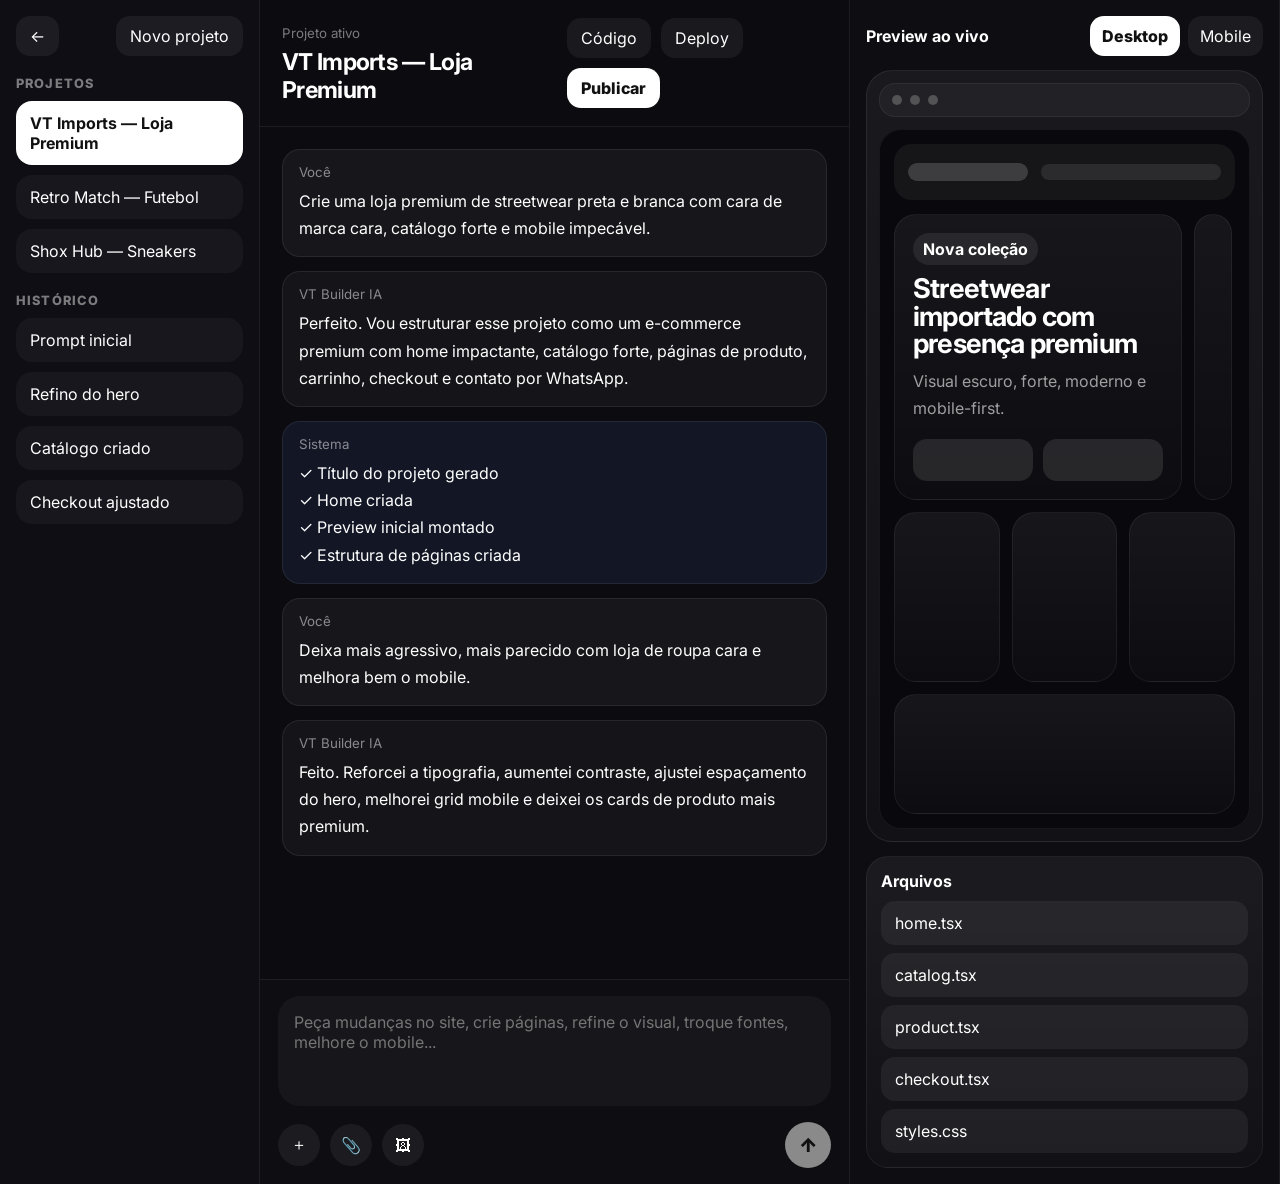
==== chat.html @ 4f5ade1c "Add files via upload" ====
<!DOCTYPE html>
<html lang="pt-BR">
<head>
  <meta charset="UTF-8" />
  <meta name="viewport" content="width=device-width, initial-scale=1.0" />
  <title>VT Builder IA — Projeto</title>
  <meta name="theme-color" content="#0b0b10" />
  <link rel="preconnect" href="https://fonts.googleapis.com">
  <link rel="preconnect" href="https://fonts.gstatic.com" crossorigin>
  <link href="https://fonts.googleapis.com/css2?family=Inter:wght@400;500;600;700;800;900&display=swap" rel="stylesheet">
  <link rel="stylesheet" href="styles.css" />
</head>
<body class="chat-body">
  <div class="chat-app">
    <aside class="left-rail">
      <div class="rail-top">
        <a href="index.html" class="back-link">←</a>
        <button class="new-chat">Novo projeto</button>
      </div>

      <div class="rail-section">
        <span class="rail-label">Projetos</span>
        <button class="rail-project active">VT Imports — Loja Premium</button>
        <button class="rail-project">Retro Match — Futebol</button>
        <button class="rail-project">Shox Hub — Sneakers</button>
      </div>

      <div class="rail-section">
        <span class="rail-label">Histórico</span>
        <button class="rail-item">Prompt inicial</button>
        <button class="rail-item">Refino do hero</button>
        <button class="rail-item">Catálogo criado</button>
        <button class="rail-item">Checkout ajustado</button>
      </div>
    </aside>

    <main class="center-chat">
      <header class="chat-header">
        <div>
          <small>Projeto ativo</small>
          <h1 id="chatTitle">VT Imports — Loja Premium</h1>
        </div>

        <div class="chat-header-actions">
          <button class="top-action">Código</button>
          <button class="top-action">Deploy</button>
          <button class="top-action primary">Publicar</button>
        </div>
      </header>

      <div class="chat-history" id="chatHistory">
        <div class="msg user">
          <small>Você</small>
          <p id="firstPromptText">Crie uma loja premium de streetwear preta e branca com cara de marca cara, catálogo forte e mobile impecável.</p>
        </div>

        <div class="msg ai">
          <small>VT Builder IA</small>
          <p>Perfeito. Vou estruturar esse projeto como um e-commerce premium com home impactante, catálogo forte, páginas de produto, carrinho, checkout e contato por WhatsApp.</p>
        </div>

        <div class="msg ai system">
          <small>Sistema</small>
          <p>✓ Título do projeto gerado<br>✓ Home criada<br>✓ Preview inicial montado<br>✓ Estrutura de páginas criada</p>
        </div>

        <div class="msg user">
          <small>Você</small>
          <p>Deixa mais agressivo, mais parecido com loja de roupa cara e melhora bem o mobile.</p>
        </div>

        <div class="msg ai">
          <small>VT Builder IA</small>
          <p>Feito. Reforcei a tipografia, aumentei contraste, ajustei espaçamento do hero, melhorei grid mobile e deixei os cards de produto mais premium.</p>
        </div>
      </div>

      <div class="composer">
        <textarea id="chatInput" placeholder="Peça mudanças no site, crie páginas, refine o visual, troque fontes, melhore o mobile..."></textarea>
        <div class="composer-bottom">
          <div class="composer-tools">
            <button class="mini-circle">＋</button>
            <button class="ghost-icon">📎</button>
            <button class="ghost-icon">🖼</button>
          </div>
          <button class="send-btn" id="sendMessageBtn">↑</button>
        </div>
      </div>
    </main>

    <aside class="right-preview">
      <div class="preview-topbar">
        <strong>Preview ao vivo</strong>
        <div class="preview-modes">
          <button class="mode active">Desktop</button>
          <button class="mode">Mobile</button>
        </div>
      </div>

      <div class="preview-canvas">
        <div class="browser-bar">
          <span></span><span></span><span></span>
        </div>

        <div class="site-preview" id="sitePreview">
          <div class="preview-header">
            <div class="preview-logo"></div>
            <div class="preview-nav"></div>
          </div>

          <div class="preview-hero">
            <div class="hero-copy-card">
              <b class="tiny-kicker">Nova coleção</b>
              <h2>Streetwear importado com presença premium</h2>
              <p>Visual escuro, forte, moderno e mobile-first.</p>
              <div class="hero-buttons">
                <span></span>
                <span></span>
              </div>
            </div>
            <div class="hero-visual-card"></div>
          </div>

          <div class="preview-products">
            <div></div>
            <div></div>
            <div></div>
          </div>

          <div class="preview-strip"></div>
        </div>
      </div>

      <div class="files-box">
        <div class="files-head">
          <strong>Arquivos</strong>
        </div>
        <div class="files-list">
          <button>home.tsx</button>
          <button>catalog.tsx</button>
          <button>product.tsx</button>
          <button>checkout.tsx</button>
          <button>styles.css</button>
        </div>
      </div>
    </aside>
  </div>

  <script src="chat.js"></script>
</body>
</html>
---- styles.css ----
*{box-sizing:border-box}html,body{margin:0;padding:0}body{
  font-family:'Inter',system-ui,-apple-system,sans-serif;
  background:#0b0b10;color:#fff
}
button,textarea{font:inherit}
a{text-decoration:none;color:inherit}
.dashboard-body{
  min-height:100vh;
  background:
    radial-gradient(circle at 50% 28%, rgba(82,132,255,.55), transparent 26%),
    radial-gradient(circle at 50% 74%, rgba(255,35,131,.55), transparent 24%),
    radial-gradient(circle at 50% 96%, rgba(255,108,29,.85), transparent 28%),
    linear-gradient(180deg,#131318 0%,#101014 42%,#171114 100%);
}
.dashboard-shell{min-height:100vh}
.dashboard-topbar{
  height:76px;display:flex;align-items:center;justify-content:space-between;
  padding:0 18px
}
.brand-center{display:flex;align-items:center;gap:12px}
.brand-dot,.avatar{
  width:40px;height:40px;border-radius:50%;display:grid;place-items:center;font-weight:800
}
.brand-dot{
  background:linear-gradient(135deg,#ff7a18,#ff2a7a 55%,#5f8bff)
}
.avatar{background:#74c37a;color:#fff}
.icon-btn,.mini-circle,.ghost-icon,.send-btn,.tab,.mode,.top-action,.rail-project,.rail-item,.new-chat,.files-list button{
  border:none;cursor:pointer
}
.icon-btn{
  width:40px;height:40px;border-radius:12px;background:rgba(255,255,255,.07);color:#fff
}
.dashboard-main{
  display:flex;flex-direction:column;align-items:center;padding:40px 18px 48px
}
.hero-stack{
  width:min(900px,100%);display:flex;flex-direction:column;align-items:center;text-align:center;
  padding-top:70px;padding-bottom:30px;position:relative
}
.hero-copy h1{font-size:clamp(2.2rem,5vw,3.4rem);margin:0 0 12px;letter-spacing:-.04em}
.hero-copy p{max-width:720px;color:rgba(255,255,255,.72);line-height:1.7;margin:0 0 24px}
.prompt-card{
  width:min(860px,100%);
  background:rgba(19,19,23,.88);
  border:1px solid rgba(255,255,255,.08);
  border-radius:36px;
  padding:18px 18px 14px;
  box-shadow:0 24px 80px rgba(0,0,0,.35)
}
.prompt-card textarea{
  width:100%;min-height:120px;background:transparent;border:none;outline:none;color:#fff;resize:none;
  font-size:1.02rem
}
.prompt-card textarea::placeholder{color:rgba(255,255,255,.45)}
.prompt-actions{display:flex;align-items:center;justify-content:space-between;margin-top:8px}
.prompt-right,.prompt-left{display:flex;gap:10px;align-items:center}
.mini-circle,.ghost-icon{
  width:42px;height:42px;border-radius:50%;background:rgba(255,255,255,.06);color:#fff
}
.send-btn{
  width:46px;height:46px;border-radius:50%;background:#8a8a8a;color:#111;font-size:1.2rem;font-weight:900
}
.dashboard-tabs{
  margin-top:34px;display:flex;gap:10px;flex-wrap:wrap;justify-content:center
}
.tab{
  padding:14px 18px;border-radius:16px;background:rgba(0,0,0,.3);color:#ddd
}
.tab.active{background:rgba(255,255,255,.08);color:#fff;border:1px solid rgba(255,255,255,.12)}
.project-grid{
  width:min(1100px,100%);
  margin-top:22px;display:grid;grid-template-columns:repeat(3,1fr);gap:16px
}
.project-card{
  background:rgba(0,0,0,.28);border:1px solid rgba(255,255,255,.08);border-radius:24px;overflow:hidden
}
.project-preview{height:170px}
.project-preview.dark{background:linear-gradient(145deg,#1b1b24,#0d0d12)}
.project-preview.blue{background:linear-gradient(145deg,#10203b,#0d1118)}
.project-preview.orange{background:linear-gradient(145deg,#3a190f,#16100d)}
.project-info{padding:16px}
.project-info strong{display:block}
.project-info span{display:block;margin-top:6px;color:rgba(255,255,255,.6)}
.chat-body{height:100vh;overflow:hidden;background:#0b0b10}
.chat-app{
  height:100vh;display:grid;grid-template-columns:260px 1fr 430px;gap:0
}
.left-rail,.center-chat,.right-preview{
  border-right:1px solid rgba(255,255,255,.07)
}
.left-rail{
  background:#0e0e14;padding:16px;display:flex;flex-direction:column;gap:20px
}
.rail-top{display:flex;align-items:center;justify-content:space-between;gap:10px}
.back-link,.new-chat{
  background:rgba(255,255,255,.06);border-radius:14px;padding:10px 14px
}
.rail-section{display:flex;flex-direction:column;gap:10px}
.rail-label{
  font-size:.8rem;text-transform:uppercase;letter-spacing:.09em;color:rgba(255,255,255,.46);font-weight:800
}
.rail-project,.rail-item{
  text-align:left;padding:12px 14px;border-radius:16px;background:rgba(255,255,255,.04);color:#fff
}
.rail-project.active{background:#fff;color:#111;font-weight:700}
.center-chat{
  display:grid;grid-template-rows:auto 1fr auto;background:#0b0b10
}
.chat-header{
  padding:18px 22px;border-bottom:1px solid rgba(255,255,255,.07);display:flex;justify-content:space-between;gap:16px;align-items:center
}
.chat-header small{color:rgba(255,255,255,.46)}
.chat-header h1{margin:6px 0 0;font-size:1.45rem;letter-spacing:-.03em}
.chat-header-actions{display:flex;gap:10px;flex-wrap:wrap}
.top-action{
  padding:10px 14px;border-radius:14px;background:rgba(255,255,255,.06);color:#fff
}
.top-action.primary{background:#fff;color:#111;font-weight:800}
.chat-history{
  padding:22px;overflow:auto;display:flex;flex-direction:column;gap:14px
}
.msg{
  max-width:760px;padding:14px 16px;border-radius:18px;background:rgba(255,255,255,.04);
  border:1px solid rgba(255,255,255,.08)
}
.msg.user{align-self:flex-end;background:rgba(120,120,120,.11)}
.msg.system{background:rgba(92,129,255,.09)}
.msg small{display:block;color:rgba(255,255,255,.5);margin-bottom:8px}
.msg p{margin:0;line-height:1.7}
.composer{
  border-top:1px solid rgba(255,255,255,.07);padding:16px 18px;background:#0d0d12
}
.composer textarea{
  width:100%;min-height:110px;border:none;outline:none;resize:none;background:rgba(255,255,255,.04);
  color:#fff;padding:16px;border-radius:22px
}
.composer-bottom{
  margin-top:12px;display:flex;justify-content:space-between;align-items:center
}
.composer-tools{display:flex;gap:10px}
.right-preview{
  background:#0d0d12;padding:16px;display:grid;grid-template-rows:auto 1fr auto;gap:14px
}
.preview-topbar{
  display:flex;justify-content:space-between;align-items:center;gap:10px
}
.preview-modes{display:flex;gap:8px}
.mode,.tab,.top-action,.new-chat,.back-link,.files-list button{
  background:rgba(255,255,255,.06);color:#fff
}
.mode{
  padding:10px 12px;border-radius:14px
}
.mode.active{background:#fff;color:#111;font-weight:800}
.preview-canvas{
  border-radius:26px;background:linear-gradient(180deg,rgba(255,255,255,.05),rgba(255,255,255,.02));
  border:1px solid rgba(255,255,255,.08);padding:12px;overflow:auto
}
.browser-bar{
  height:34px;display:flex;gap:8px;align-items:center;padding:0 12px;border-radius:16px;
  background:rgba(255,255,255,.04);border:1px solid rgba(255,255,255,.06)
}
.browser-bar span{
  width:10px;height:10px;border-radius:50%;background:rgba(255,255,255,.22)
}
.site-preview{
  margin-top:12px;border-radius:22px;background:#09090d;border:1px solid rgba(255,255,255,.06);padding:14px
}
.preview-header{
  height:56px;border-radius:18px;background:rgba(255,255,255,.05);display:flex;justify-content:space-between;align-items:center;padding:0 14px
}
.preview-logo{width:120px;height:18px;border-radius:999px;background:rgba(255,255,255,.17)}
.preview-nav{width:180px;height:16px;border-radius:999px;background:rgba(255,255,255,.09)}
.preview-hero{
  margin-top:14px;display:grid;grid-template-columns:1fr .92fr;gap:12px
}
.hero-copy-card,.hero-visual-card,.preview-products div,.preview-strip,.files-box{
  border:1px solid rgba(255,255,255,.06);border-radius:22px;background:linear-gradient(180deg,rgba(255,255,255,.06),rgba(255,255,255,.02))
}
.hero-copy-card{padding:18px}
.hero-copy-card h2{font-size:1.7rem;line-height:1.02;letter-spacing:-.03em;margin:10px 0}
.hero-copy-card p{margin:0;color:rgba(255,255,255,.6);line-height:1.65}
.tiny-kicker{
  display:inline-block;padding:6px 10px;border-radius:999px;background:rgba(255,255,255,.08)
}
.hero-visual-card{min-height:230px}
.hero-buttons{display:flex;gap:10px;margin-top:18px}
.hero-buttons span{
  display:block;height:42px;border-radius:14px;background:rgba(255,255,255,.1);width:120px
}
.preview-products{
  margin-top:12px;display:grid;grid-template-columns:repeat(3,1fr);gap:12px
}
.preview-products div{height:170px}
.preview-strip{height:120px;margin-top:12px}
.files-box{
  padding:14px
}
.files-head{margin-bottom:10px}
.files-list{display:grid;gap:8px}
.files-list button{
  padding:12px 14px;border-radius:14px;text-align:left
}
@media (max-width:1200px){
  .chat-app{grid-template-columns:220px 1fr 360px}
}
@media (max-width:980px){
  .project-grid{grid-template-columns:1fr}
  .chat-app{grid-template-columns:1fr}
  .left-rail,.right-preview{display:none}
}
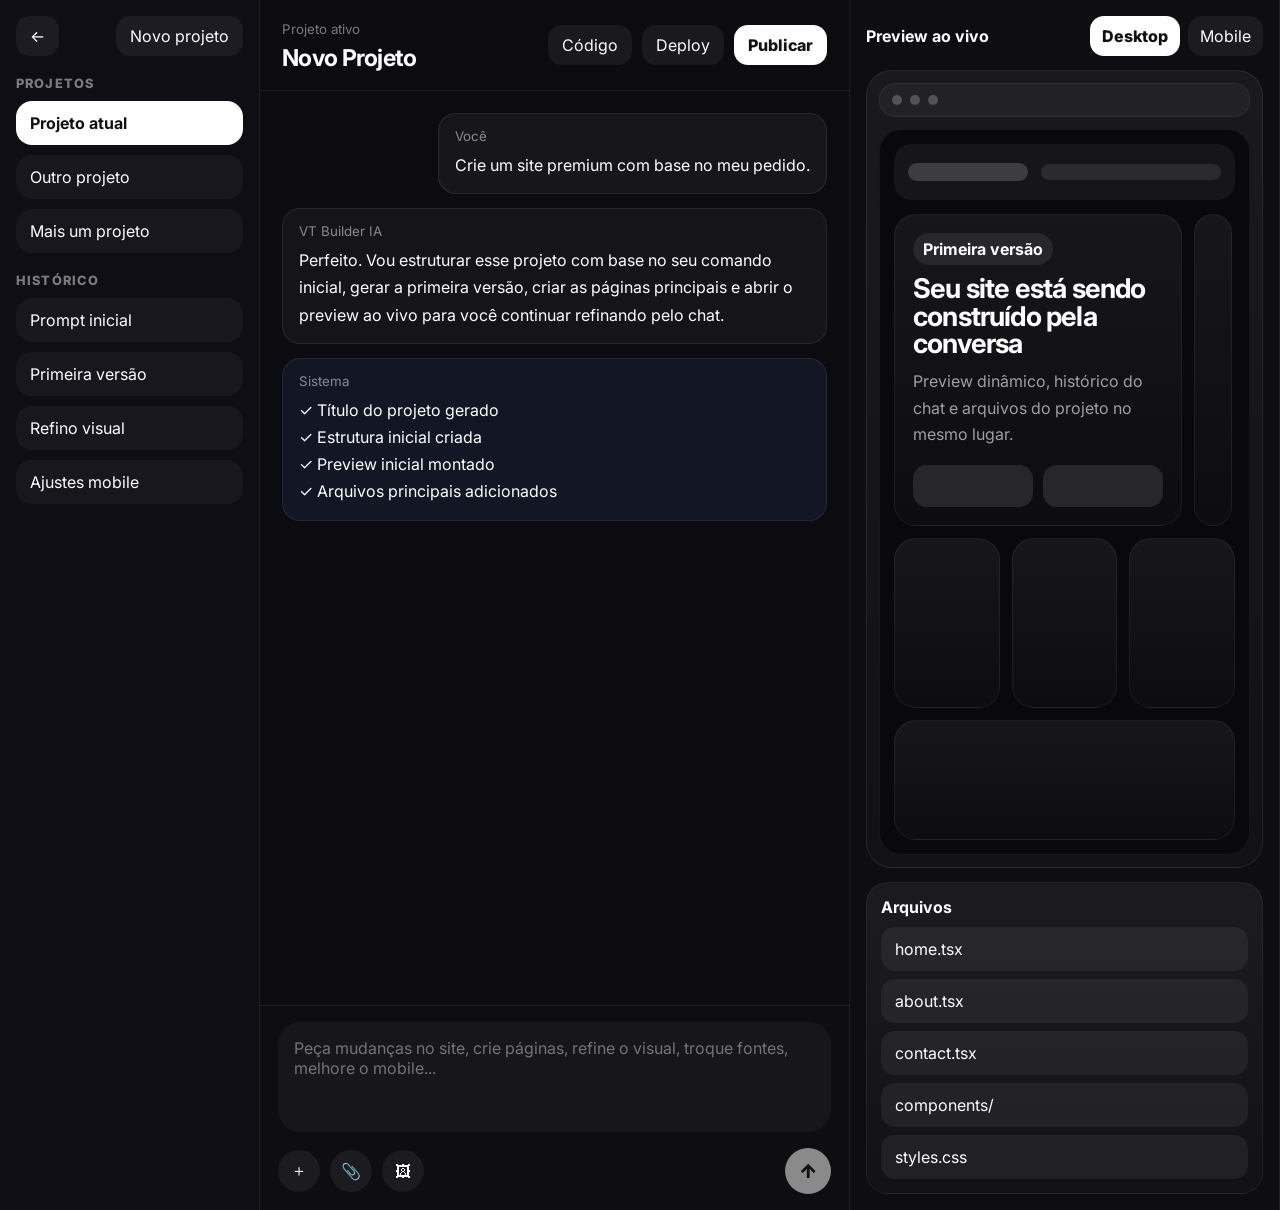
==== commit 0ecc6cbe: "Add files via upload" ====
--- a/chat.html
+++ b/chat.html
@@ -20,17 +20,17 @@
 
       <div class="rail-section">
         <span class="rail-label">Projetos</span>
-        <button class="rail-project active">VT Imports — Loja Premium</button>
-        <button class="rail-project">Retro Match — Futebol</button>
-        <button class="rail-project">Shox Hub — Sneakers</button>
+        <button class="rail-project active">Projeto atual</button>
+        <button class="rail-project">Outro projeto</button>
+        <button class="rail-project">Mais um projeto</button>
       </div>
 
       <div class="rail-section">
         <span class="rail-label">Histórico</span>
         <button class="rail-item">Prompt inicial</button>
-        <button class="rail-item">Refino do hero</button>
-        <button class="rail-item">Catálogo criado</button>
-        <button class="rail-item">Checkout ajustado</button>
+        <button class="rail-item">Primeira versão</button>
+        <button class="rail-item">Refino visual</button>
+        <button class="rail-item">Ajustes mobile</button>
       </div>
     </aside>
 
@@ -38,7 +38,7 @@
       <header class="chat-header">
         <div>
           <small>Projeto ativo</small>
-          <h1 id="chatTitle">VT Imports — Loja Premium</h1>
+          <h1 id="chatTitle">Novo Projeto</h1>
         </div>
 
         <div class="chat-header-actions">
@@ -51,27 +51,17 @@
       <div class="chat-history" id="chatHistory">
         <div class="msg user">
           <small>Você</small>
-          <p id="firstPromptText">Crie uma loja premium de streetwear preta e branca com cara de marca cara, catálogo forte e mobile impecável.</p>
+          <p id="firstPromptText">Crie um site premium com base no meu pedido.</p>
         </div>
 
         <div class="msg ai">
           <small>VT Builder IA</small>
-          <p>Perfeito. Vou estruturar esse projeto como um e-commerce premium com home impactante, catálogo forte, páginas de produto, carrinho, checkout e contato por WhatsApp.</p>
+          <p>Perfeito. Vou estruturar esse projeto com base no seu comando inicial, gerar a primeira versão, criar as páginas principais e abrir o preview ao vivo para você continuar refinando pelo chat.</p>
         </div>
 
         <div class="msg ai system">
           <small>Sistema</small>
-          <p>✓ Título do projeto gerado<br>✓ Home criada<br>✓ Preview inicial montado<br>✓ Estrutura de páginas criada</p>
-        </div>
-
-        <div class="msg user">
-          <small>Você</small>
-          <p>Deixa mais agressivo, mais parecido com loja de roupa cara e melhora bem o mobile.</p>
-        </div>
-
-        <div class="msg ai">
-          <small>VT Builder IA</small>
-          <p>Feito. Reforcei a tipografia, aumentei contraste, ajustei espaçamento do hero, melhorei grid mobile e deixei os cards de produto mais premium.</p>
+          <p>✓ Título do projeto gerado<br>✓ Estrutura inicial criada<br>✓ Preview inicial montado<br>✓ Arquivos principais adicionados</p>
         </div>
       </div>
 
@@ -110,9 +100,9 @@
 
           <div class="preview-hero">
             <div class="hero-copy-card">
-              <b class="tiny-kicker">Nova coleção</b>
-              <h2>Streetwear importado com presença premium</h2>
-              <p>Visual escuro, forte, moderno e mobile-first.</p>
+              <b class="tiny-kicker">Primeira versão</b>
+              <h2>Seu site está sendo construído pela conversa</h2>
+              <p>Preview dinâmico, histórico do chat e arquivos do projeto no mesmo lugar.</p>
               <div class="hero-buttons">
                 <span></span>
                 <span></span>
@@ -137,9 +127,9 @@
         </div>
         <div class="files-list">
           <button>home.tsx</button>
-          <button>catalog.tsx</button>
-          <button>product.tsx</button>
-          <button>checkout.tsx</button>
+          <button>about.tsx</button>
+          <button>contact.tsx</button>
+          <button>components/</button>
           <button>styles.css</button>
         </div>
       </div>
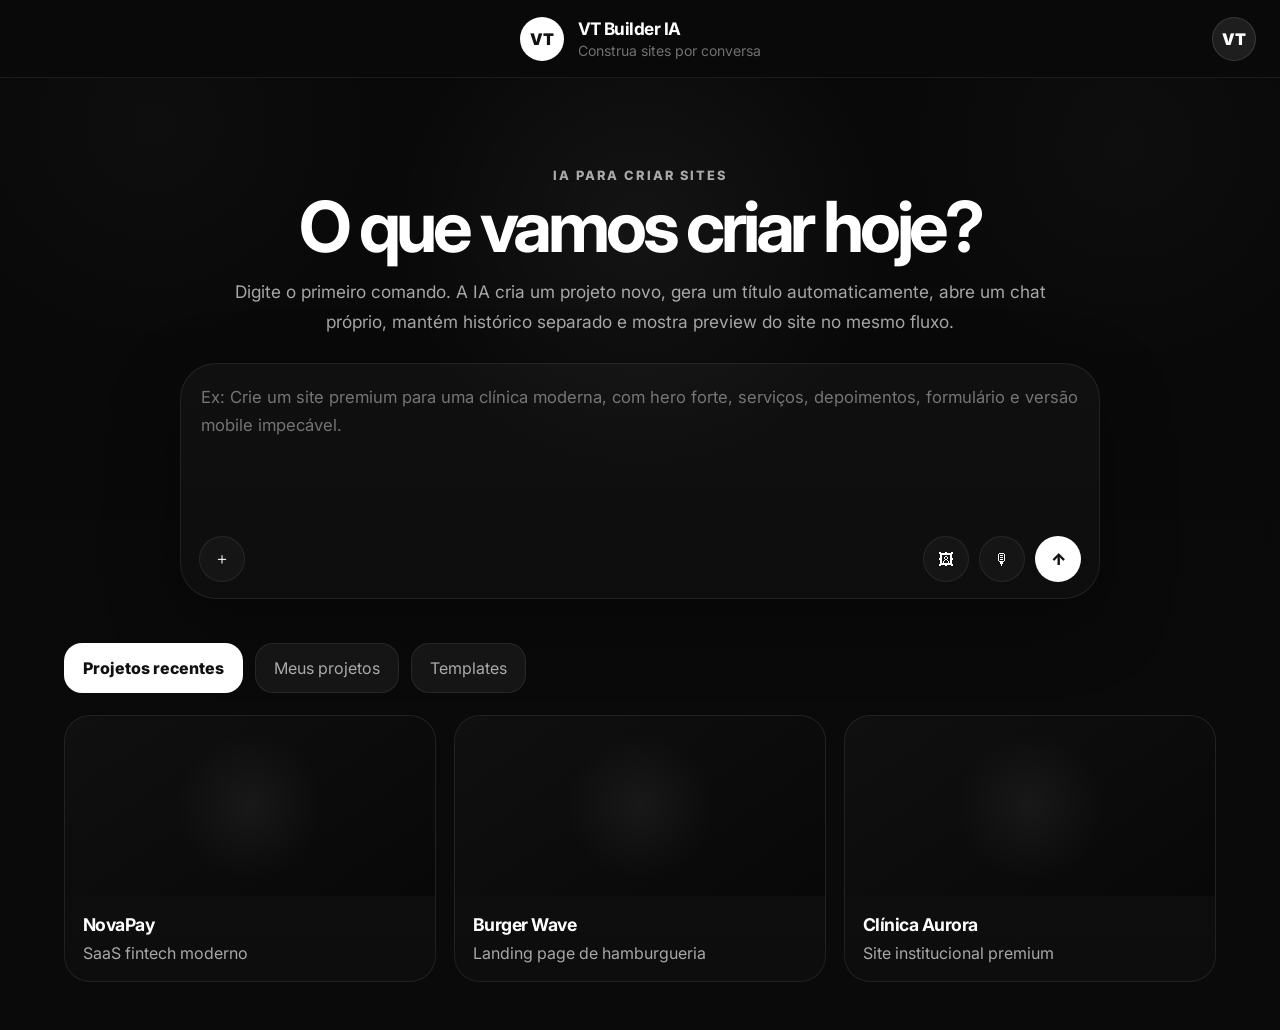
==== commit 56d14509: "Add files via upload" ====
--- a/chat.html
+++ b/chat.html
@@ -2,135 +2,118 @@
 <html lang="pt-BR">
 <head>
   <meta charset="UTF-8" />
-  <meta name="viewport" content="width=device-width, initial-scale=1.0" />
+  <meta name="viewport" content="width=device-width, initial-scale=1.0, viewport-fit=cover" />
   <title>VT Builder IA — Projeto</title>
-  <meta name="theme-color" content="#0b0b10" />
+  <meta name="theme-color" content="#0a0a0a" />
   <link rel="preconnect" href="https://fonts.googleapis.com">
   <link rel="preconnect" href="https://fonts.gstatic.com" crossorigin>
   <link href="https://fonts.googleapis.com/css2?family=Inter:wght@400;500;600;700;800;900&display=swap" rel="stylesheet">
   <link rel="stylesheet" href="styles.css" />
 </head>
 <body class="chat-body">
-  <div class="chat-app">
-    <aside class="left-rail">
-      <div class="rail-top">
-        <a href="index.html" class="back-link">←</a>
-        <button class="new-chat">Novo projeto</button>
+  <div class="chat-layout">
+    <aside class="sidebar" id="sidebar">
+      <div class="sidebar-head">
+        <a href="index.html" class="sidebar-back">←</a>
+        <button class="new-project-btn" id="newProjectBtn">Novo projeto</button>
       </div>
 
-      <div class="rail-section">
-        <span class="rail-label">Projetos</span>
-        <button class="rail-project active">Projeto atual</button>
-        <button class="rail-project">Outro projeto</button>
-        <button class="rail-project">Mais um projeto</button>
+      <div class="sidebar-section">
+        <span class="section-label">Projetos</span>
+        <div class="project-list" id="sidebarProjectList"></div>
       </div>
 
-      <div class="rail-section">
-        <span class="rail-label">Histórico</span>
-        <button class="rail-item">Prompt inicial</button>
-        <button class="rail-item">Primeira versão</button>
-        <button class="rail-item">Refino visual</button>
-        <button class="rail-item">Ajustes mobile</button>
+      <div class="sidebar-section">
+        <span class="section-label">Arquivos</span>
+        <div class="file-list" id="fileList">
+          <button type="button">index.html</button>
+          <button type="button">styles.css</button>
+          <button type="button">app.js</button>
+          <button type="button">components/hero.js</button>
+          <button type="button">components/cards.js</button>
+        </div>
       </div>
     </aside>
 
-    <main class="center-chat">
-      <header class="chat-header">
-        <div>
-          <small>Projeto ativo</small>
-          <h1 id="chatTitle">Novo Projeto</h1>
+    <main class="chat-main">
+      <header class="chat-topbar">
+        <div class="chat-topbar-left">
+          <button class="icon-btn mobile-only" id="toggleSidebarBtn" aria-label="Abrir barra lateral">☰</button>
+          <div>
+            <small>Projeto ativo</small>
+            <h1 id="chatTitle">Novo Projeto</h1>
+          </div>
         </div>
 
-        <div class="chat-header-actions">
-          <button class="top-action">Código</button>
-          <button class="top-action">Deploy</button>
-          <button class="top-action primary">Publicar</button>
+        <div class="chat-topbar-actions">
+          <button class="pill-btn" type="button">Código</button>
+          <button class="pill-btn" type="button">Deploy</button>
+          <button class="pill-btn primary" type="button">Publicar</button>
         </div>
       </header>
 
-      <div class="chat-history" id="chatHistory">
-        <div class="msg user">
-          <small>Você</small>
-          <p id="firstPromptText">Crie um site premium com base no meu pedido.</p>
-        </div>
+      <div class="chat-content">
+        <section class="conversation" id="chatHistory"></section>
 
-        <div class="msg ai">
-          <small>VT Builder IA</small>
-          <p>Perfeito. Vou estruturar esse projeto com base no seu comando inicial, gerar a primeira versão, criar as páginas principais e abrir o preview ao vivo para você continuar refinando pelo chat.</p>
-        </div>
+        <section class="composer-wrap">
+          <div class="composer">
+            <textarea id="chatInput" placeholder="Peça mudanças no site, crie páginas, refine o visual, troque fontes, melhore o mobile..."></textarea>
 
-        <div class="msg ai system">
-          <small>Sistema</small>
-          <p>✓ Título do projeto gerado<br>✓ Estrutura inicial criada<br>✓ Preview inicial montado<br>✓ Arquivos principais adicionados</p>
+            <div class="composer-actions">
+              <div class="composer-left">
+                <button class="circle-btn subtle" type="button">＋</button>
+                <button class="circle-btn subtle" type="button">📎</button>
+                <button class="circle-btn subtle" type="button">🖼</button>
+              </div>
+
+              <button class="circle-btn send" id="sendMessageBtn" type="button">↑</button>
+            </div>
+          </div>
+        </section>
+      </div>
+    </main>
+
+    <aside class="preview-panel">
+      <div class="preview-head">
+        <strong>Preview ao vivo</strong>
+        <div class="preview-modes">
+          <button class="mode-btn is-active" type="button">Desktop</button>
+          <button class="mode-btn" type="button">Mobile</button>
         </div>
       </div>
 
-      <div class="composer">
-        <textarea id="chatInput" placeholder="Peça mudanças no site, crie páginas, refine o visual, troque fontes, melhore o mobile..."></textarea>
-        <div class="composer-bottom">
-          <div class="composer-tools">
-            <button class="mini-circle">＋</button>
-            <button class="ghost-icon">📎</button>
-            <button class="ghost-icon">🖼</button>
-          </div>
-          <button class="send-btn" id="sendMessageBtn">↑</button>
-        </div>
-      </div>
-    </main>
-
-    <aside class="right-preview">
-      <div class="preview-topbar">
-        <strong>Preview ao vivo</strong>
-        <div class="preview-modes">
-          <button class="mode active">Desktop</button>
-          <button class="mode">Mobile</button>
-        </div>
-      </div>
-
-      <div class="preview-canvas">
-        <div class="browser-bar">
+      <div class="browser-frame">
+        <div class="browser-dots">
           <span></span><span></span><span></span>
         </div>
 
-        <div class="site-preview" id="sitePreview">
-          <div class="preview-header">
-            <div class="preview-logo"></div>
-            <div class="preview-nav"></div>
+        <div class="site-canvas">
+          <div class="site-header">
+            <div class="site-logo"></div>
+            <div class="site-nav"></div>
           </div>
 
-          <div class="preview-hero">
-            <div class="hero-copy-card">
-              <b class="tiny-kicker">Primeira versão</b>
-              <h2>Seu site está sendo construído pela conversa</h2>
-              <p>Preview dinâmico, histórico do chat e arquivos do projeto no mesmo lugar.</p>
-              <div class="hero-buttons">
+          <div class="site-hero">
+            <div class="site-copy-card">
+              <span class="site-chip">Preview inicial</span>
+              <h2 id="previewTitle">Seu site está sendo construído</h2>
+              <p id="previewDesc">A primeira versão aparece aqui e evolui conforme a conversa continua.</p>
+              <div class="site-buttons">
                 <span></span>
                 <span></span>
               </div>
             </div>
-            <div class="hero-visual-card"></div>
+
+            <div class="site-visual-card"></div>
           </div>
 
-          <div class="preview-products">
+          <div class="site-grid">
             <div></div>
             <div></div>
             <div></div>
           </div>
 
-          <div class="preview-strip"></div>
-        </div>
-      </div>
-
-      <div class="files-box">
-        <div class="files-head">
-          <strong>Arquivos</strong>
-        </div>
-        <div class="files-list">
-          <button>home.tsx</button>
-          <button>about.tsx</button>
-          <button>contact.tsx</button>
-          <button>components/</button>
-          <button>styles.css</button>
+          <div class="site-strip"></div>
         </div>
       </div>
     </aside>
--- a/styles.css
+++ b/styles.css
@@ -1,212 +1,623 @@
-*{box-sizing:border-box}html,body{margin:0;padding:0}body{
-  font-family:'Inter',system-ui,-apple-system,sans-serif;
-  background:#0b0b10;color:#fff
+
+:root{
+  --bg:#0a0a0a;
+  --bg-soft:#101010;
+  --panel:#111111;
+  --panel-2:#151515;
+  --panel-3:#1b1b1b;
+  --line:rgba(255,255,255,.08);
+  --line-strong:rgba(255,255,255,.12);
+  --text:#ffffff;
+  --muted:rgba(255,255,255,.64);
+  --muted-2:rgba(255,255,255,.42);
+  --shadow:0 24px 70px rgba(0,0,0,.35);
+  --radius-xl:28px;
+  --radius-lg:22px;
+  --radius-md:16px;
+}
+*{box-sizing:border-box}
+html,body{margin:0;padding:0}
+html{background:var(--bg)}
+body{
+  font-family:'Inter',system-ui,-apple-system,BlinkMacSystemFont,'Segoe UI',sans-serif;
+  background:
+    radial-gradient(circle at 50% 22%, rgba(255,255,255,.045), transparent 24%),
+    radial-gradient(circle at 12% 12%, rgba(255,255,255,.018), transparent 16%),
+    radial-gradient(circle at 88% 14%, rgba(255,255,255,.018), transparent 16%),
+    linear-gradient(180deg, #090909 0%, #0a0a0a 100%);
+  color:var(--text);
 }
 button,textarea{font:inherit}
 a{text-decoration:none;color:inherit}
-.dashboard-body{
+.dashboard-body,.chat-body{min-height:100vh}
+.app-shell{min-height:100vh}
+.topbar{
+  height:78px;
+  display:flex;
+  align-items:center;
+  justify-content:space-between;
+  padding:0 24px;
+  border-bottom:1px solid var(--line);
+  position:sticky;
+  top:0;
+  backdrop-filter:blur(12px);
+  background:rgba(10,10,10,.86);
+  z-index:50;
+}
+.topbar-side{
+  min-width:60px;
+  display:flex;
+  align-items:center;
+}
+.topbar-side.right{justify-content:flex-end}
+.brand{
+  display:flex;
+  align-items:center;
+  gap:14px;
+}
+.brand-badge,.avatar{
+  width:44px;
+  height:44px;
+  border-radius:50%;
+  display:grid;
+  place-items:center;
+  font-weight:900;
+}
+.brand-badge{
+  background:#fff;
+  color:#111;
+}
+.avatar{
+  background:#1e1e1e;
+  border:1px solid var(--line-strong);
+}
+.brand-copy{
+  display:flex;
+  flex-direction:column;
+  gap:3px;
+}
+.brand-copy strong{
+  font-size:1.08rem;
+  letter-spacing:-.03em;
+}
+.brand-copy span{
+  color:var(--muted-2);
+  font-size:.88rem;
+}
+.icon-btn,.circle-btn,.tab,.pill-btn,.mode-btn,.new-project-btn,.file-list button,.project-list button{
+  border:none;
+  cursor:pointer;
+}
+.icon-btn{
+  width:46px;
+  height:46px;
+  border-radius:14px;
+  background:var(--panel-2);
+  color:#fff;
+  border:1px solid var(--line);
+}
+.icon-btn.small{
+  width:38px;
+  height:38px;
+  border-radius:12px;
+}
+.mobile-only{display:none}
+.dashboard-main{
+  width:min(1200px,100%);
+  margin:0 auto;
+  padding:56px 24px 48px;
+}
+.hero{
+  display:flex;
+  flex-direction:column;
+  align-items:center;
+  text-align:center;
+  gap:26px;
+  padding:34px 0 10px;
+}
+.eyebrow{
+  margin:0 0 10px;
+  color:var(--muted);
+  text-transform:uppercase;
+  letter-spacing:.16em;
+  font-size:.8rem;
+  font-weight:800;
+}
+.hero-copy h1{
+  margin:0;
+  font-size:clamp(2.4rem,6vw,4.4rem);
+  line-height:.96;
+  letter-spacing:-.06em;
+}
+.hero-text{
+  margin:16px auto 0;
+  max-width:840px;
+  color:var(--muted);
+  font-size:1.08rem;
+  line-height:1.75;
+}
+.prompt-panel{
+  width:min(920px,100%);
+  background:linear-gradient(180deg, rgba(255,255,255,.03), rgba(255,255,255,.02));
+  border:1px solid var(--line);
+  border-radius:36px;
+  padding:18px 18px 16px;
+  box-shadow:var(--shadow);
+}
+.prompt-panel textarea{
+  width:100%;
+  min-height:150px;
+  background:transparent;
+  border:none;
+  outline:none;
+  resize:none;
+  color:var(--text);
+  font-size:1.04rem;
+  line-height:1.65;
+}
+.prompt-panel textarea::placeholder,
+.composer textarea::placeholder{
+  color:var(--muted-2);
+}
+.prompt-toolbar,.composer-actions{
+  display:flex;
+  align-items:center;
+  justify-content:space-between;
+  gap:14px;
+}
+.prompt-actions,.composer-left,.preview-modes,.chat-topbar-actions{
+  display:flex;
+  align-items:center;
+  gap:10px;
+}
+.circle-btn{
+  width:46px;
+  height:46px;
+  border-radius:50%;
+  display:grid;
+  place-items:center;
+}
+.circle-btn.subtle{
+  background:var(--panel-2);
+  color:#fff;
+  border:1px solid var(--line);
+}
+.circle-btn.send{
+  background:#fff;
+  color:#111;
+  font-weight:900;
+}
+.tab-row{
+  margin-top:34px;
+  display:flex;
+  gap:12px;
+  flex-wrap:wrap;
+}
+.tab{
+  padding:14px 18px;
+  border-radius:18px;
+  background:var(--panel-2);
+  color:var(--muted);
+  border:1px solid var(--line);
+}
+.tab.is-active{
+  color:#111;
+  background:#fff;
+  font-weight:800;
+}
+.projects-grid{
+  margin-top:22px;
+  display:grid;
+  grid-template-columns:repeat(3, minmax(0, 1fr));
+  gap:18px;
+}
+.project-card{
+  background:linear-gradient(180deg, rgba(255,255,255,.03), rgba(255,255,255,.015));
+  border:1px solid var(--line);
+  border-radius:26px;
+  overflow:hidden;
+  cursor:pointer;
+  transition:transform .18s ease, border-color .18s ease;
+}
+.project-card:hover{
+  transform:translateY(-2px);
+  border-color:var(--line-strong);
+}
+.project-preview{
+  height:180px;
+  background:
+    radial-gradient(circle at 50% 50%, rgba(255,255,255,.05), transparent 36%),
+    linear-gradient(145deg, #101010, #080808);
+}
+.project-info{
+  padding:18px;
+}
+.project-info strong{
+  display:block;
+  font-size:1.1rem;
+  letter-spacing:-.03em;
+}
+.project-info span{
+  display:block;
+  margin-top:8px;
+  color:var(--muted);
+}
+.mobile-drawer{
+  position:fixed;
+  inset:0;
+  background:rgba(0,0,0,.56);
+  opacity:0;
+  pointer-events:none;
+  transition:opacity .2s ease;
+  z-index:70;
+}
+.mobile-drawer.is-open{
+  opacity:1;
+  pointer-events:auto;
+}
+.drawer-card{
+  width:min(360px, 92vw);
+  height:100%;
+  background:#0d0d0d;
+  border-right:1px solid var(--line);
+  padding:18px;
+}
+.drawer-head{
+  display:flex;
+  align-items:center;
+  justify-content:space-between;
+}
+.drawer-list{
+  margin-top:18px;
+  display:grid;
+  gap:10px;
+}
+.drawer-list button{
+  padding:14px 16px;
+  border:none;
+  border-radius:16px;
+  text-align:left;
+  background:var(--panel-2);
+  color:#fff;
+  border:1px solid var(--line);
+}
+.chat-layout{
   min-height:100vh;
-  background:
-    radial-gradient(circle at 50% 28%, rgba(82,132,255,.55), transparent 26%),
-    radial-gradient(circle at 50% 74%, rgba(255,35,131,.55), transparent 24%),
-    radial-gradient(circle at 50% 96%, rgba(255,108,29,.85), transparent 28%),
-    linear-gradient(180deg,#131318 0%,#101014 42%,#171114 100%);
-}
-.dashboard-shell{min-height:100vh}
-.dashboard-topbar{
-  height:76px;display:flex;align-items:center;justify-content:space-between;
-  padding:0 18px
-}
-.brand-center{display:flex;align-items:center;gap:12px}
-.brand-dot,.avatar{
-  width:40px;height:40px;border-radius:50%;display:grid;place-items:center;font-weight:800
-}
-.brand-dot{
-  background:linear-gradient(135deg,#ff7a18,#ff2a7a 55%,#5f8bff)
-}
-.avatar{background:#74c37a;color:#fff}
-.icon-btn,.mini-circle,.ghost-icon,.send-btn,.tab,.mode,.top-action,.rail-project,.rail-item,.new-chat,.files-list button{
-  border:none;cursor:pointer
-}
-.icon-btn{
-  width:40px;height:40px;border-radius:12px;background:rgba(255,255,255,.07);color:#fff
-}
-.dashboard-main{
-  display:flex;flex-direction:column;align-items:center;padding:40px 18px 48px
-}
-.hero-stack{
-  width:min(900px,100%);display:flex;flex-direction:column;align-items:center;text-align:center;
-  padding-top:70px;padding-bottom:30px;position:relative
-}
-.hero-copy h1{font-size:clamp(2.2rem,5vw,3.4rem);margin:0 0 12px;letter-spacing:-.04em}
-.hero-copy p{max-width:720px;color:rgba(255,255,255,.72);line-height:1.7;margin:0 0 24px}
-.prompt-card{
-  width:min(860px,100%);
-  background:rgba(19,19,23,.88);
-  border:1px solid rgba(255,255,255,.08);
-  border-radius:36px;
-  padding:18px 18px 14px;
-  box-shadow:0 24px 80px rgba(0,0,0,.35)
-}
-.prompt-card textarea{
-  width:100%;min-height:120px;background:transparent;border:none;outline:none;color:#fff;resize:none;
-  font-size:1.02rem
-}
-.prompt-card textarea::placeholder{color:rgba(255,255,255,.45)}
-.prompt-actions{display:flex;align-items:center;justify-content:space-between;margin-top:8px}
-.prompt-right,.prompt-left{display:flex;gap:10px;align-items:center}
-.mini-circle,.ghost-icon{
-  width:42px;height:42px;border-radius:50%;background:rgba(255,255,255,.06);color:#fff
-}
-.send-btn{
-  width:46px;height:46px;border-radius:50%;background:#8a8a8a;color:#111;font-size:1.2rem;font-weight:900
-}
-.dashboard-tabs{
-  margin-top:34px;display:flex;gap:10px;flex-wrap:wrap;justify-content:center
-}
-.tab{
-  padding:14px 18px;border-radius:16px;background:rgba(0,0,0,.3);color:#ddd
-}
-.tab.active{background:rgba(255,255,255,.08);color:#fff;border:1px solid rgba(255,255,255,.12)}
-.project-grid{
-  width:min(1100px,100%);
-  margin-top:22px;display:grid;grid-template-columns:repeat(3,1fr);gap:16px
-}
-.project-card{
-  background:rgba(0,0,0,.28);border:1px solid rgba(255,255,255,.08);border-radius:24px;overflow:hidden
-}
-.project-preview{height:170px}
-.project-preview.dark{background:linear-gradient(145deg,#1b1b24,#0d0d12)}
-.project-preview.blue{background:linear-gradient(145deg,#10203b,#0d1118)}
-.project-preview.orange{background:linear-gradient(145deg,#3a190f,#16100d)}
-.project-info{padding:16px}
-.project-info strong{display:block}
-.project-info span{display:block;margin-top:6px;color:rgba(255,255,255,.6)}
-.chat-body{height:100vh;overflow:hidden;background:#0b0b10}
-.chat-app{
-  height:100vh;display:grid;grid-template-columns:260px 1fr 430px;gap:0
-}
-.left-rail,.center-chat,.right-preview{
-  border-right:1px solid rgba(255,255,255,.07)
-}
-.left-rail{
-  background:#0e0e14;padding:16px;display:flex;flex-direction:column;gap:20px
-}
-.rail-top{display:flex;align-items:center;justify-content:space-between;gap:10px}
-.back-link,.new-chat{
-  background:rgba(255,255,255,.06);border-radius:14px;padding:10px 14px
-}
-.rail-section{display:flex;flex-direction:column;gap:10px}
-.rail-label{
-  font-size:.8rem;text-transform:uppercase;letter-spacing:.09em;color:rgba(255,255,255,.46);font-weight:800
-}
-.rail-project,.rail-item{
-  text-align:left;padding:12px 14px;border-radius:16px;background:rgba(255,255,255,.04);color:#fff
-}
-.rail-project.active{background:#fff;color:#111;font-weight:700}
-.center-chat{
-  display:grid;grid-template-rows:auto 1fr auto;background:#0b0b10
-}
-.chat-header{
-  padding:18px 22px;border-bottom:1px solid rgba(255,255,255,.07);display:flex;justify-content:space-between;gap:16px;align-items:center
-}
-.chat-header small{color:rgba(255,255,255,.46)}
-.chat-header h1{margin:6px 0 0;font-size:1.45rem;letter-spacing:-.03em}
-.chat-header-actions{display:flex;gap:10px;flex-wrap:wrap}
-.top-action{
-  padding:10px 14px;border-radius:14px;background:rgba(255,255,255,.06);color:#fff
-}
-.top-action.primary{background:#fff;color:#111;font-weight:800}
-.chat-history{
-  padding:22px;overflow:auto;display:flex;flex-direction:column;gap:14px
+  display:grid;
+  grid-template-columns:280px 1fr 420px;
+}
+.sidebar,.chat-main,.preview-panel{
+  min-width:0;
+}
+.sidebar{
+  border-right:1px solid var(--line);
+  background:#0d0d0d;
+  padding:16px;
+  display:flex;
+  flex-direction:column;
+  gap:22px;
+}
+.sidebar-head{
+  display:flex;
+  align-items:center;
+  gap:10px;
+}
+.sidebar-back,.new-project-btn{
+  background:var(--panel-2);
+  border:1px solid var(--line);
+  border-radius:14px;
+  padding:11px 14px;
+}
+.new-project-btn{
+  flex:1;
+  color:#fff;
+}
+.sidebar-section{
+  display:flex;
+  flex-direction:column;
+  gap:10px;
+}
+.section-label{
+  color:var(--muted-2);
+  text-transform:uppercase;
+  letter-spacing:.16em;
+  font-size:.78rem;
+  font-weight:800;
+}
+.project-list,.file-list{
+  display:grid;
+  gap:8px;
+}
+.project-list button,.file-list button{
+  text-align:left;
+  padding:13px 14px;
+  border-radius:15px;
+  background:var(--panel-2);
+  color:#fff;
+  border:1px solid var(--line);
+}
+.project-list button.is-active{
+  background:#fff;
+  color:#111;
+  font-weight:800;
+}
+.chat-main{
+  display:grid;
+  grid-template-rows:auto 1fr;
+  min-height:100vh;
+}
+.chat-topbar{
+  padding:18px 22px;
+  border-bottom:1px solid var(--line);
+  display:flex;
+  align-items:center;
+  justify-content:space-between;
+  gap:16px;
+  position:sticky;
+  top:0;
+  backdrop-filter:blur(12px);
+  background:rgba(10,10,10,.86);
+  z-index:30;
+}
+.chat-topbar-left{
+  display:flex;
+  align-items:center;
+  gap:14px;
+}
+.chat-topbar small{
+  color:var(--muted-2);
+}
+.chat-topbar h1{
+  margin:4px 0 0;
+  font-size:1.6rem;
+  letter-spacing:-.04em;
+}
+.pill-btn{
+  padding:12px 16px;
+  border-radius:15px;
+  background:var(--panel-2);
+  color:#fff;
+  border:1px solid var(--line);
+}
+.pill-btn.primary{
+  background:#fff;
+  color:#111;
+  font-weight:900;
+}
+.chat-content{
+  display:grid;
+  grid-template-rows:1fr auto;
+  min-height:0;
+}
+.conversation{
+  padding:22px 22px 10px;
+  overflow:auto;
+  display:flex;
+  flex-direction:column;
+  gap:14px;
 }
 .msg{
-  max-width:760px;padding:14px 16px;border-radius:18px;background:rgba(255,255,255,.04);
-  border:1px solid rgba(255,255,255,.08)
-}
-.msg.user{align-self:flex-end;background:rgba(120,120,120,.11)}
-.msg.system{background:rgba(92,129,255,.09)}
-.msg small{display:block;color:rgba(255,255,255,.5);margin-bottom:8px}
-.msg p{margin:0;line-height:1.7}
+  max-width:760px;
+  padding:16px 18px;
+  border-radius:22px;
+  background:var(--panel-2);
+  border:1px solid var(--line);
+  line-height:1.72;
+}
+.msg.user{
+  align-self:flex-end;
+  background:#141414;
+}
+.msg.system{
+  background:#101010;
+  border-color:rgba(255,255,255,.12);
+}
+.msg small{
+  display:block;
+  color:var(--muted-2);
+  margin-bottom:8px;
+}
+.msg p{
+  margin:0;
+  white-space:pre-wrap;
+}
+.composer-wrap{
+  border-top:1px solid var(--line);
+  padding:16px 18px 22px;
+  background:#0d0d0d;
+}
 .composer{
-  border-top:1px solid rgba(255,255,255,.07);padding:16px 18px;background:#0d0d12
+  background:linear-gradient(180deg, rgba(255,255,255,.03), rgba(255,255,255,.02));
+  border:1px solid var(--line);
+  border-radius:28px;
+  padding:14px;
 }
 .composer textarea{
-  width:100%;min-height:110px;border:none;outline:none;resize:none;background:rgba(255,255,255,.04);
-  color:#fff;padding:16px;border-radius:22px
-}
-.composer-bottom{
-  margin-top:12px;display:flex;justify-content:space-between;align-items:center
-}
-.composer-tools{display:flex;gap:10px}
-.right-preview{
-  background:#0d0d12;padding:16px;display:grid;grid-template-rows:auto 1fr auto;gap:14px
-}
-.preview-topbar{
-  display:flex;justify-content:space-between;align-items:center;gap:10px
-}
-.preview-modes{display:flex;gap:8px}
-.mode,.tab,.top-action,.new-chat,.back-link,.files-list button{
-  background:rgba(255,255,255,.06);color:#fff
-}
-.mode{
-  padding:10px 12px;border-radius:14px
-}
-.mode.active{background:#fff;color:#111;font-weight:800}
-.preview-canvas{
-  border-radius:26px;background:linear-gradient(180deg,rgba(255,255,255,.05),rgba(255,255,255,.02));
-  border:1px solid rgba(255,255,255,.08);padding:12px;overflow:auto
-}
-.browser-bar{
-  height:34px;display:flex;gap:8px;align-items:center;padding:0 12px;border-radius:16px;
-  background:rgba(255,255,255,.04);border:1px solid rgba(255,255,255,.06)
-}
-.browser-bar span{
-  width:10px;height:10px;border-radius:50%;background:rgba(255,255,255,.22)
-}
-.site-preview{
-  margin-top:12px;border-radius:22px;background:#09090d;border:1px solid rgba(255,255,255,.06);padding:14px
-}
-.preview-header{
-  height:56px;border-radius:18px;background:rgba(255,255,255,.05);display:flex;justify-content:space-between;align-items:center;padding:0 14px
-}
-.preview-logo{width:120px;height:18px;border-radius:999px;background:rgba(255,255,255,.17)}
-.preview-nav{width:180px;height:16px;border-radius:999px;background:rgba(255,255,255,.09)}
-.preview-hero{
-  margin-top:14px;display:grid;grid-template-columns:1fr .92fr;gap:12px
-}
-.hero-copy-card,.hero-visual-card,.preview-products div,.preview-strip,.files-box{
-  border:1px solid rgba(255,255,255,.06);border-radius:22px;background:linear-gradient(180deg,rgba(255,255,255,.06),rgba(255,255,255,.02))
-}
-.hero-copy-card{padding:18px}
-.hero-copy-card h2{font-size:1.7rem;line-height:1.02;letter-spacing:-.03em;margin:10px 0}
-.hero-copy-card p{margin:0;color:rgba(255,255,255,.6);line-height:1.65}
-.tiny-kicker{
-  display:inline-block;padding:6px 10px;border-radius:999px;background:rgba(255,255,255,.08)
-}
-.hero-visual-card{min-height:230px}
-.hero-buttons{display:flex;gap:10px;margin-top:18px}
-.hero-buttons span{
-  display:block;height:42px;border-radius:14px;background:rgba(255,255,255,.1);width:120px
-}
-.preview-products{
-  margin-top:12px;display:grid;grid-template-columns:repeat(3,1fr);gap:12px
-}
-.preview-products div{height:170px}
-.preview-strip{height:120px;margin-top:12px}
-.files-box{
-  padding:14px
-}
-.files-head{margin-bottom:10px}
-.files-list{display:grid;gap:8px}
-.files-list button{
-  padding:12px 14px;border-radius:14px;text-align:left
-}
-@media (max-width:1200px){
-  .chat-app{grid-template-columns:220px 1fr 360px}
-}
-@media (max-width:980px){
-  .project-grid{grid-template-columns:1fr}
-  .chat-app{grid-template-columns:1fr}
-  .left-rail,.right-preview{display:none}
-}
+  width:100%;
+  min-height:116px;
+  border:none;
+  outline:none;
+  resize:none;
+  background:transparent;
+  color:#fff;
+  line-height:1.65;
+}
+.preview-panel{
+  border-left:1px solid var(--line);
+  background:#0d0d0d;
+  padding:16px;
+  display:grid;
+  grid-template-rows:auto 1fr;
+  gap:14px;
+}
+.preview-head{
+  display:flex;
+  align-items:center;
+  justify-content:space-between;
+  gap:12px;
+}
+.mode-btn{
+  padding:10px 12px;
+  border-radius:14px;
+  background:var(--panel-2);
+  color:#fff;
+  border:1px solid var(--line);
+}
+.mode-btn.is-active{
+  background:#fff;
+  color:#111;
+  font-weight:800;
+}
+.browser-frame{
+  background:linear-gradient(180deg, rgba(255,255,255,.03), rgba(255,255,255,.01));
+  border:1px solid var(--line);
+  border-radius:24px;
+  padding:12px;
+  overflow:auto;
+}
+.browser-dots{
+  height:34px;
+  border:1px solid var(--line);
+  background:#121212;
+  border-radius:16px;
+  display:flex;
+  align-items:center;
+  gap:8px;
+  padding:0 12px;
+}
+.browser-dots span{
+  width:10px;
+  height:10px;
+  border-radius:50%;
+  background:rgba(255,255,255,.18);
+}
+.site-canvas{
+  margin-top:12px;
+  border-radius:20px;
+  border:1px solid var(--line);
+  background:#090909;
+  padding:14px;
+}
+.site-header{
+  height:58px;
+  border-radius:16px;
+  background:#111;
+  display:flex;
+  align-items:center;
+  justify-content:space-between;
+  padding:0 14px;
+  border:1px solid var(--line);
+}
+.site-logo{
+  width:120px;
+  height:18px;
+  border-radius:999px;
+  background:rgba(255,255,255,.15);
+}
+.site-nav{
+  width:170px;
+  height:16px;
+  border-radius:999px;
+  background:rgba(255,255,255,.08);
+}
+.site-hero{
+  margin-top:12px;
+  display:grid;
+  grid-template-columns:1fr .92fr;
+  gap:12px;
+}
+.site-copy-card,.site-visual-card,.site-grid div,.site-strip{
+  border-radius:20px;
+  border:1px solid var(--line);
+  background:linear-gradient(180deg, rgba(255,255,255,.04), rgba(255,255,255,.015));
+}
+.site-copy-card{
+  padding:18px;
+}
+.site-chip{
+  display:inline-flex;
+  padding:6px 10px;
+  border-radius:999px;
+  background:rgba(255,255,255,.08);
+  font-size:.82rem;
+}
+.site-copy-card h2{
+  margin:12px 0 10px;
+  font-size:1.7rem;
+  line-height:1.02;
+  letter-spacing:-.04em;
+}
+.site-copy-card p{
+  margin:0;
+  color:var(--muted);
+  line-height:1.65;
+}
+.site-buttons{
+  margin-top:18px;
+  display:flex;
+  gap:10px;
+}
+.site-buttons span{
+  width:120px;
+  height:42px;
+  border-radius:14px;
+  background:rgba(255,255,255,.09);
+}
+.site-visual-card{
+  min-height:230px;
+}
+.site-grid{
+  margin-top:12px;
+  display:grid;
+  grid-template-columns:repeat(3, 1fr);
+  gap:12px;
+}
+.site-grid div{
+  height:170px;
+}
+.site-strip{
+  margin-top:12px;
+  height:120px;
+}
+@media (max-width:1100px){
+  .chat-layout{
+    grid-template-columns:1fr;
+  }
+  .sidebar,.preview-panel{
+    display:none;
+  }
+  .mobile-only{
+    display:grid;
+  }
+  .dashboard-main{
+    padding:34px 16px 34px;
+  }
+  .topbar{
+    padding:0 14px;
+  }
+  .hero{
+    padding-top:18px;
+  }
+  .hero-copy h1{
+    font-size:clamp(2.2rem, 12vw, 3.3rem);
+  }
+  .projects-grid{
+    grid-template-columns:1fr;
+  }
+  .chat-topbar{
+    padding:14px 14px;
+    align-items:flex-start;
+    flex-direction:column;
+  }
+  .chat-topbar-actions{
+    width:100%;
+    overflow:auto;
+    padding-bottom:2px;
+  }
+  .conversation{
+    padding:16px 14px 8px;
+  }
+  .composer-wrap{
+    padding:12px 12px 18px;
+  }
+}
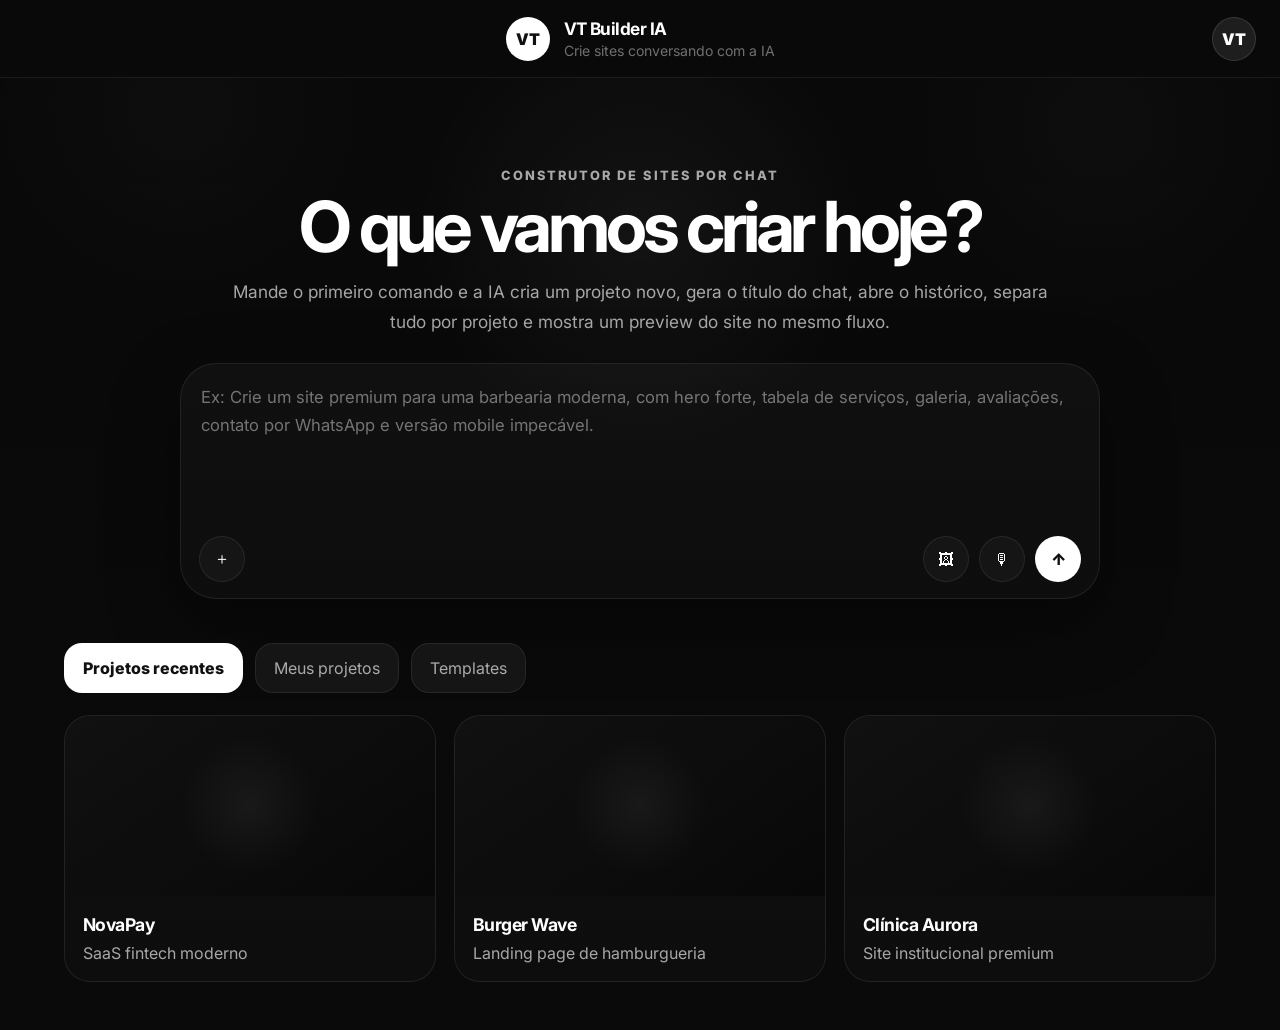
==== commit c31d19ad: "Add files via upload" ====
--- a/chat.html
+++ b/chat.html
@@ -12,10 +12,10 @@
 </head>
 <body class="chat-body">
   <div class="chat-layout">
-    <aside class="sidebar" id="sidebar">
+    <aside class="sidebar desktop-sidebar">
       <div class="sidebar-head">
         <a href="index.html" class="sidebar-back">←</a>
-        <button class="new-project-btn" id="newProjectBtn">Novo projeto</button>
+        <button class="new-project-btn" id="newProjectBtnDesktop" type="button">Novo projeto</button>
       </div>
 
       <div class="sidebar-section">
@@ -25,13 +25,40 @@
 
       <div class="sidebar-section">
         <span class="section-label">Arquivos</span>
-        <div class="file-list" id="fileList">
+        <div class="file-list" id="fileListDesktop">
           <button type="button">index.html</button>
           <button type="button">styles.css</button>
           <button type="button">app.js</button>
           <button type="button">components/hero.js</button>
           <button type="button">components/cards.js</button>
         </div>
+      </div>
+    </aside>
+
+    <aside class="mobile-drawer" id="chatDrawer">
+      <div class="drawer-card">
+        <div class="drawer-head">
+          <strong>Projeto</strong>
+          <button class="icon-btn small" id="closeChatDrawerBtn" aria-label="Fechar menu">✕</button>
+        </div>
+
+        <div class="sidebar-section">
+          <span class="section-label">Projetos</span>
+          <div class="project-list" id="mobileProjectList"></div>
+        </div>
+
+        <div class="sidebar-section">
+          <span class="section-label">Arquivos</span>
+          <div class="file-list" id="fileListMobile">
+            <button type="button">index.html</button>
+            <button type="button">styles.css</button>
+            <button type="button">app.js</button>
+            <button type="button">components/hero.js</button>
+            <button type="button">components/cards.js</button>
+          </div>
+        </div>
+
+        <button class="new-project-btn full" id="newProjectBtnMobile" type="button">Novo projeto</button>
       </div>
     </aside>
 
@@ -57,7 +84,7 @@
 
         <section class="composer-wrap">
           <div class="composer">
-            <textarea id="chatInput" placeholder="Peça mudanças no site, crie páginas, refine o visual, troque fontes, melhore o mobile..."></textarea>
+            <textarea id="chatInput" rows="1" placeholder="Peça mudanças no site, crie páginas, refine o visual, troque fontes, melhore o mobile..."></textarea>
 
             <div class="composer-actions">
               <div class="composer-left">
--- a/styles.css
+++ b/styles.css
@@ -11,9 +11,6 @@
   --muted:rgba(255,255,255,.64);
   --muted-2:rgba(255,255,255,.42);
   --shadow:0 24px 70px rgba(0,0,0,.35);
-  --radius-xl:28px;
-  --radius-lg:22px;
-  --radius-md:16px;
 }
 *{box-sizing:border-box}
 html,body{margin:0;padding:0}
@@ -21,10 +18,10 @@
 body{
   font-family:'Inter',system-ui,-apple-system,BlinkMacSystemFont,'Segoe UI',sans-serif;
   background:
-    radial-gradient(circle at 50% 22%, rgba(255,255,255,.045), transparent 24%),
-    radial-gradient(circle at 12% 12%, rgba(255,255,255,.018), transparent 16%),
-    radial-gradient(circle at 88% 14%, rgba(255,255,255,.018), transparent 16%),
-    linear-gradient(180deg, #090909 0%, #0a0a0a 100%);
+    radial-gradient(circle at 50% 22%, rgba(255,255,255,.04), transparent 22%),
+    radial-gradient(circle at 14% 10%, rgba(255,255,255,.015), transparent 14%),
+    radial-gradient(circle at 86% 12%, rgba(255,255,255,.015), transparent 14%),
+    linear-gradient(180deg,#090909 0%,#0a0a0a 100%);
   color:var(--text);
 }
 button,textarea{font:inherit}
@@ -32,592 +29,199 @@
 .dashboard-body,.chat-body{min-height:100vh}
 .app-shell{min-height:100vh}
 .topbar{
-  height:78px;
-  display:flex;
-  align-items:center;
-  justify-content:space-between;
-  padding:0 24px;
-  border-bottom:1px solid var(--line);
-  position:sticky;
-  top:0;
-  backdrop-filter:blur(12px);
-  background:rgba(10,10,10,.86);
-  z-index:50;
-}
-.topbar-side{
-  min-width:60px;
-  display:flex;
-  align-items:center;
-}
+  height:78px;display:flex;align-items:center;justify-content:space-between;
+  padding:0 24px;border-bottom:1px solid var(--line);position:sticky;top:0;
+  backdrop-filter:blur(12px);background:rgba(10,10,10,.88);z-index:50;
+}
+.topbar-side{min-width:60px;display:flex;align-items:center}
 .topbar-side.right{justify-content:flex-end}
-.brand{
-  display:flex;
-  align-items:center;
-  gap:14px;
-}
+.brand{display:flex;align-items:center;gap:14px}
 .brand-badge,.avatar{
-  width:44px;
-  height:44px;
-  border-radius:50%;
-  display:grid;
-  place-items:center;
-  font-weight:900;
-}
-.brand-badge{
-  background:#fff;
-  color:#111;
-}
-.avatar{
-  background:#1e1e1e;
-  border:1px solid var(--line-strong);
-}
-.brand-copy{
-  display:flex;
-  flex-direction:column;
-  gap:3px;
-}
-.brand-copy strong{
-  font-size:1.08rem;
-  letter-spacing:-.03em;
-}
-.brand-copy span{
-  color:var(--muted-2);
-  font-size:.88rem;
-}
+  width:44px;height:44px;border-radius:50%;display:grid;place-items:center;font-weight:900
+}
+.brand-badge{background:#fff;color:#111}
+.avatar{background:#1e1e1e;border:1px solid var(--line-strong)}
+.brand-copy{display:flex;flex-direction:column;gap:3px}
+.brand-copy strong{font-size:1.08rem;letter-spacing:-.03em}
+.brand-copy span{color:var(--muted-2);font-size:.88rem}
 .icon-btn,.circle-btn,.tab,.pill-btn,.mode-btn,.new-project-btn,.file-list button,.project-list button{
-  border:none;
-  cursor:pointer;
+  border:none;cursor:pointer
 }
 .icon-btn{
-  width:46px;
-  height:46px;
-  border-radius:14px;
-  background:var(--panel-2);
-  color:#fff;
-  border:1px solid var(--line);
-}
-.icon-btn.small{
-  width:38px;
-  height:38px;
-  border-radius:12px;
-}
+  width:46px;height:46px;border-radius:14px;background:var(--panel-2);color:#fff;border:1px solid var(--line)
+}
+.icon-btn.small{width:38px;height:38px;border-radius:12px}
 .mobile-only{display:none}
-.dashboard-main{
-  width:min(1200px,100%);
-  margin:0 auto;
-  padding:56px 24px 48px;
-}
-.hero{
-  display:flex;
-  flex-direction:column;
-  align-items:center;
-  text-align:center;
-  gap:26px;
-  padding:34px 0 10px;
-}
+.dashboard-main{width:min(1200px,100%);margin:0 auto;padding:56px 24px 48px}
+.hero{display:flex;flex-direction:column;align-items:center;text-align:center;gap:26px;padding:34px 0 10px}
 .eyebrow{
-  margin:0 0 10px;
-  color:var(--muted);
-  text-transform:uppercase;
-  letter-spacing:.16em;
-  font-size:.8rem;
-  font-weight:800;
-}
-.hero-copy h1{
-  margin:0;
-  font-size:clamp(2.4rem,6vw,4.4rem);
-  line-height:.96;
-  letter-spacing:-.06em;
-}
-.hero-text{
-  margin:16px auto 0;
-  max-width:840px;
-  color:var(--muted);
-  font-size:1.08rem;
-  line-height:1.75;
-}
+  margin:0 0 10px;color:var(--muted);text-transform:uppercase;letter-spacing:.16em;font-size:.8rem;font-weight:800
+}
+.hero-copy h1{margin:0;font-size:clamp(2.4rem,6vw,4.4rem);line-height:.96;letter-spacing:-.06em}
+.hero-text{margin:16px auto 0;max-width:840px;color:var(--muted);font-size:1.08rem;line-height:1.75}
 .prompt-panel{
-  width:min(920px,100%);
-  background:linear-gradient(180deg, rgba(255,255,255,.03), rgba(255,255,255,.02));
-  border:1px solid var(--line);
-  border-radius:36px;
-  padding:18px 18px 16px;
-  box-shadow:var(--shadow);
+  width:min(920px,100%);background:linear-gradient(180deg,rgba(255,255,255,.03),rgba(255,255,255,.02));
+  border:1px solid var(--line);border-radius:36px;padding:18px 18px 16px;box-shadow:var(--shadow)
 }
 .prompt-panel textarea{
-  width:100%;
-  min-height:150px;
-  background:transparent;
-  border:none;
-  outline:none;
-  resize:none;
-  color:var(--text);
-  font-size:1.04rem;
-  line-height:1.65;
-}
-.prompt-panel textarea::placeholder,
-.composer textarea::placeholder{
-  color:var(--muted-2);
-}
+  width:100%;min-height:150px;background:transparent;border:none;outline:none;resize:none;color:var(--text);
+  font-size:1.04rem;line-height:1.65
+}
+.prompt-panel textarea::placeholder,.composer textarea::placeholder{color:var(--muted-2)}
 .prompt-toolbar,.composer-actions{
-  display:flex;
-  align-items:center;
-  justify-content:space-between;
-  gap:14px;
-}
-.prompt-actions,.composer-left,.preview-modes,.chat-topbar-actions{
-  display:flex;
-  align-items:center;
-  gap:10px;
-}
+  display:flex;align-items:center;justify-content:space-between;gap:14px
+}
+.prompt-actions,.composer-left,.preview-modes,.chat-topbar-actions{display:flex;align-items:center;gap:10px}
 .circle-btn{
-  width:46px;
-  height:46px;
-  border-radius:50%;
-  display:grid;
-  place-items:center;
-}
-.circle-btn.subtle{
-  background:var(--panel-2);
-  color:#fff;
-  border:1px solid var(--line);
-}
-.circle-btn.send{
-  background:#fff;
-  color:#111;
-  font-weight:900;
-}
-.tab-row{
-  margin-top:34px;
-  display:flex;
-  gap:12px;
-  flex-wrap:wrap;
-}
+  width:46px;height:46px;border-radius:50%;display:grid;place-items:center
+}
+.circle-btn.subtle{background:var(--panel-2);color:#fff;border:1px solid var(--line)}
+.circle-btn.send{background:#fff;color:#111;font-weight:900}
+.tab-row{margin-top:34px;display:flex;gap:12px;flex-wrap:wrap}
 .tab{
-  padding:14px 18px;
-  border-radius:18px;
-  background:var(--panel-2);
-  color:var(--muted);
-  border:1px solid var(--line);
-}
-.tab.is-active{
-  color:#111;
-  background:#fff;
-  font-weight:800;
-}
-.projects-grid{
-  margin-top:22px;
-  display:grid;
-  grid-template-columns:repeat(3, minmax(0, 1fr));
-  gap:18px;
-}
+  padding:14px 18px;border-radius:18px;background:var(--panel-2);color:var(--muted);border:1px solid var(--line)
+}
+.tab.is-active{color:#111;background:#fff;font-weight:800}
+.projects-grid{margin-top:22px;display:grid;grid-template-columns:repeat(3,minmax(0,1fr));gap:18px}
 .project-card{
-  background:linear-gradient(180deg, rgba(255,255,255,.03), rgba(255,255,255,.015));
-  border:1px solid var(--line);
-  border-radius:26px;
-  overflow:hidden;
-  cursor:pointer;
-  transition:transform .18s ease, border-color .18s ease;
-}
-.project-card:hover{
-  transform:translateY(-2px);
-  border-color:var(--line-strong);
-}
+  background:linear-gradient(180deg,rgba(255,255,255,.03),rgba(255,255,255,.015));border:1px solid var(--line);
+  border-radius:26px;overflow:hidden;cursor:pointer;transition:transform .18s ease,border-color .18s ease
+}
+.project-card:hover{transform:translateY(-2px);border-color:var(--line-strong)}
 .project-preview{
-  height:180px;
-  background:
-    radial-gradient(circle at 50% 50%, rgba(255,255,255,.05), transparent 36%),
-    linear-gradient(145deg, #101010, #080808);
-}
-.project-info{
-  padding:18px;
-}
-.project-info strong{
-  display:block;
-  font-size:1.1rem;
-  letter-spacing:-.03em;
-}
-.project-info span{
-  display:block;
-  margin-top:8px;
-  color:var(--muted);
-}
+  height:180px;background:
+    radial-gradient(circle at 50% 50%, rgba(255,255,255,.05), transparent 34%),
+    linear-gradient(145deg,#111,#080808)
+}
+.project-info{padding:18px}
+.project-info strong{display:block;font-size:1.1rem;letter-spacing:-.03em}
+.project-info span{display:block;margin-top:8px;color:var(--muted)}
 .mobile-drawer{
-  position:fixed;
-  inset:0;
-  background:rgba(0,0,0,.56);
-  opacity:0;
-  pointer-events:none;
-  transition:opacity .2s ease;
-  z-index:70;
-}
-.mobile-drawer.is-open{
-  opacity:1;
-  pointer-events:auto;
-}
+  position:fixed;inset:0;background:rgba(0,0,0,.58);opacity:0;pointer-events:none;transition:opacity .2s ease;z-index:80
+}
+.mobile-drawer.is-open{opacity:1;pointer-events:auto}
 .drawer-card{
-  width:min(360px, 92vw);
-  height:100%;
-  background:#0d0d0d;
-  border-right:1px solid var(--line);
-  padding:18px;
-}
-.drawer-head{
-  display:flex;
-  align-items:center;
-  justify-content:space-between;
-}
-.drawer-list{
-  margin-top:18px;
-  display:grid;
-  gap:10px;
-}
+  width:min(360px,92vw);height:100%;background:#0d0d0d;border-right:1px solid var(--line);padding:18px;overflow:auto
+}
+.drawer-head{display:flex;align-items:center;justify-content:space-between}
+.drawer-list{margin-top:18px;display:grid;gap:10px}
 .drawer-list button{
-  padding:14px 16px;
-  border:none;
-  border-radius:16px;
-  text-align:left;
-  background:var(--panel-2);
-  color:#fff;
-  border:1px solid var(--line);
-}
-.chat-layout{
-  min-height:100vh;
-  display:grid;
-  grid-template-columns:280px 1fr 420px;
-}
-.sidebar,.chat-main,.preview-panel{
-  min-width:0;
-}
+  padding:14px 16px;border:none;border-radius:16px;text-align:left;background:var(--panel-2);color:#fff;border:1px solid var(--line)
+}
+.chat-layout{min-height:100vh;display:grid;grid-template-columns:280px 1fr 420px}
+.sidebar,.chat-main,.preview-panel{min-width:0}
 .sidebar{
-  border-right:1px solid var(--line);
-  background:#0d0d0d;
-  padding:16px;
-  display:flex;
-  flex-direction:column;
-  gap:22px;
-}
-.sidebar-head{
-  display:flex;
-  align-items:center;
-  gap:10px;
-}
+  border-right:1px solid var(--line);background:#0d0d0d;padding:16px;display:flex;flex-direction:column;gap:22px
+}
+.sidebar-head{display:flex;align-items:center;gap:10px}
 .sidebar-back,.new-project-btn{
-  background:var(--panel-2);
-  border:1px solid var(--line);
-  border-radius:14px;
-  padding:11px 14px;
-}
-.new-project-btn{
-  flex:1;
-  color:#fff;
-}
-.sidebar-section{
-  display:flex;
-  flex-direction:column;
-  gap:10px;
-}
+  background:var(--panel-2);border:1px solid var(--line);border-radius:14px;padding:11px 14px
+}
+.new-project-btn{flex:1;color:#fff}
+.new-project-btn.full{width:100%;margin-top:8px}
+.sidebar-section{display:flex;flex-direction:column;gap:10px}
 .section-label{
-  color:var(--muted-2);
-  text-transform:uppercase;
-  letter-spacing:.16em;
-  font-size:.78rem;
-  font-weight:800;
-}
-.project-list,.file-list{
-  display:grid;
-  gap:8px;
-}
+  color:var(--muted-2);text-transform:uppercase;letter-spacing:.16em;font-size:.78rem;font-weight:800
+}
+.project-list,.file-list{display:grid;gap:8px}
 .project-list button,.file-list button{
-  text-align:left;
-  padding:13px 14px;
-  border-radius:15px;
-  background:var(--panel-2);
-  color:#fff;
-  border:1px solid var(--line);
-}
-.project-list button.is-active{
-  background:#fff;
-  color:#111;
-  font-weight:800;
-}
-.chat-main{
-  display:grid;
-  grid-template-rows:auto 1fr;
-  min-height:100vh;
-}
+  text-align:left;padding:13px 14px;border-radius:15px;background:var(--panel-2);color:#fff;border:1px solid var(--line)
+}
+.project-list button.is-active{background:#fff;color:#111;font-weight:800}
+.chat-main{display:grid;grid-template-rows:auto 1fr;min-height:100vh}
 .chat-topbar{
-  padding:18px 22px;
-  border-bottom:1px solid var(--line);
-  display:flex;
-  align-items:center;
-  justify-content:space-between;
-  gap:16px;
-  position:sticky;
-  top:0;
-  backdrop-filter:blur(12px);
-  background:rgba(10,10,10,.86);
-  z-index:30;
-}
-.chat-topbar-left{
-  display:flex;
-  align-items:center;
-  gap:14px;
-}
-.chat-topbar small{
-  color:var(--muted-2);
-}
-.chat-topbar h1{
-  margin:4px 0 0;
-  font-size:1.6rem;
-  letter-spacing:-.04em;
-}
+  padding:18px 22px;border-bottom:1px solid var(--line);display:flex;align-items:center;justify-content:space-between;gap:16px;
+  position:sticky;top:0;backdrop-filter:blur(12px);background:rgba(10,10,10,.88);z-index:30
+}
+.chat-topbar-left{display:flex;align-items:center;gap:14px}
+.chat-topbar small{color:var(--muted-2)}
+.chat-topbar h1{margin:4px 0 0;font-size:1.6rem;letter-spacing:-.04em}
 .pill-btn{
-  padding:12px 16px;
-  border-radius:15px;
-  background:var(--panel-2);
-  color:#fff;
-  border:1px solid var(--line);
-}
-.pill-btn.primary{
-  background:#fff;
-  color:#111;
-  font-weight:900;
-}
-.chat-content{
-  display:grid;
-  grid-template-rows:1fr auto;
-  min-height:0;
-}
+  padding:12px 16px;border-radius:15px;background:var(--panel-2);color:#fff;border:1px solid var(--line)
+}
+.pill-btn.primary{background:#fff;color:#111;font-weight:900}
+.chat-content{display:grid;grid-template-rows:1fr auto;min-height:0}
 .conversation{
-  padding:22px 22px 10px;
-  overflow:auto;
-  display:flex;
-  flex-direction:column;
-  gap:14px;
+  padding:22px 22px 10px;overflow:auto;display:flex;flex-direction:column;gap:14px;scroll-behavior:smooth
 }
 .msg{
-  max-width:760px;
-  padding:16px 18px;
-  border-radius:22px;
-  background:var(--panel-2);
-  border:1px solid var(--line);
-  line-height:1.72;
-}
-.msg.user{
-  align-self:flex-end;
-  background:#141414;
-}
-.msg.system{
-  background:#101010;
-  border-color:rgba(255,255,255,.12);
-}
-.msg small{
-  display:block;
-  color:var(--muted-2);
-  margin-bottom:8px;
-}
-.msg p{
-  margin:0;
-  white-space:pre-wrap;
-}
+  max-width:760px;padding:16px 18px;border-radius:22px;background:var(--panel-2);border:1px solid var(--line);line-height:1.72
+}
+.msg.user{align-self:flex-end;background:#141414}
+.msg.system{background:#101010;border-color:rgba(255,255,255,.12)}
+.msg small{display:block;color:var(--muted-2);margin-bottom:8px}
+.msg p{margin:0;white-space:pre-wrap}
 .composer-wrap{
-  border-top:1px solid var(--line);
-  padding:16px 18px 22px;
-  background:#0d0d0d;
+  border-top:1px solid var(--line);padding:14px 18px calc(18px + env(safe-area-inset-bottom));background:rgba(13,13,13,.96);
+  position:sticky;bottom:0
 }
 .composer{
-  background:linear-gradient(180deg, rgba(255,255,255,.03), rgba(255,255,255,.02));
-  border:1px solid var(--line);
-  border-radius:28px;
-  padding:14px;
+  background:linear-gradient(180deg,rgba(255,255,255,.03),rgba(255,255,255,.02));border:1px solid var(--line);
+  border-radius:28px;padding:14px
 }
 .composer textarea{
-  width:100%;
-  min-height:116px;
-  border:none;
-  outline:none;
-  resize:none;
-  background:transparent;
-  color:#fff;
-  line-height:1.65;
+  width:100%;min-height:24px;max-height:220px;border:none;outline:none;resize:none;background:transparent;color:#fff;line-height:1.65;
+  overflow:auto
 }
 .preview-panel{
-  border-left:1px solid var(--line);
-  background:#0d0d0d;
-  padding:16px;
-  display:grid;
-  grid-template-rows:auto 1fr;
-  gap:14px;
-}
-.preview-head{
-  display:flex;
-  align-items:center;
-  justify-content:space-between;
-  gap:12px;
-}
+  border-left:1px solid var(--line);background:#0d0d0d;padding:16px;display:grid;grid-template-rows:auto 1fr;gap:14px
+}
+.preview-head{display:flex;align-items:center;justify-content:space-between;gap:12px}
 .mode-btn{
-  padding:10px 12px;
-  border-radius:14px;
-  background:var(--panel-2);
-  color:#fff;
-  border:1px solid var(--line);
-}
-.mode-btn.is-active{
-  background:#fff;
-  color:#111;
-  font-weight:800;
-}
+  padding:10px 12px;border-radius:14px;background:var(--panel-2);color:#fff;border:1px solid var(--line)
+}
+.mode-btn.is-active{background:#fff;color:#111;font-weight:800}
 .browser-frame{
-  background:linear-gradient(180deg, rgba(255,255,255,.03), rgba(255,255,255,.01));
-  border:1px solid var(--line);
-  border-radius:24px;
-  padding:12px;
-  overflow:auto;
+  background:linear-gradient(180deg,rgba(255,255,255,.03),rgba(255,255,255,.01));border:1px solid var(--line);border-radius:24px;padding:12px;overflow:auto
 }
 .browser-dots{
-  height:34px;
-  border:1px solid var(--line);
-  background:#121212;
-  border-radius:16px;
-  display:flex;
-  align-items:center;
-  gap:8px;
-  padding:0 12px;
-}
-.browser-dots span{
-  width:10px;
-  height:10px;
-  border-radius:50%;
-  background:rgba(255,255,255,.18);
-}
+  height:34px;border:1px solid var(--line);background:#121212;border-radius:16px;display:flex;align-items:center;gap:8px;padding:0 12px
+}
+.browser-dots span{width:10px;height:10px;border-radius:50%;background:rgba(255,255,255,.18)}
 .site-canvas{
-  margin-top:12px;
-  border-radius:20px;
-  border:1px solid var(--line);
-  background:#090909;
-  padding:14px;
+  margin-top:12px;border-radius:20px;border:1px solid var(--line);background:#090909;padding:14px
 }
 .site-header{
-  height:58px;
-  border-radius:16px;
-  background:#111;
-  display:flex;
-  align-items:center;
-  justify-content:space-between;
-  padding:0 14px;
-  border:1px solid var(--line);
-}
-.site-logo{
-  width:120px;
-  height:18px;
-  border-radius:999px;
-  background:rgba(255,255,255,.15);
-}
-.site-nav{
-  width:170px;
-  height:16px;
-  border-radius:999px;
-  background:rgba(255,255,255,.08);
-}
-.site-hero{
-  margin-top:12px;
-  display:grid;
-  grid-template-columns:1fr .92fr;
-  gap:12px;
-}
+  height:58px;border-radius:16px;background:#111;display:flex;align-items:center;justify-content:space-between;padding:0 14px;border:1px solid var(--line)
+}
+.site-logo{width:120px;height:18px;border-radius:999px;background:rgba(255,255,255,.15)}
+.site-nav{width:170px;height:16px;border-radius:999px;background:rgba(255,255,255,.08)}
+.site-hero{margin-top:12px;display:grid;grid-template-columns:1fr .92fr;gap:12px}
 .site-copy-card,.site-visual-card,.site-grid div,.site-strip{
-  border-radius:20px;
-  border:1px solid var(--line);
-  background:linear-gradient(180deg, rgba(255,255,255,.04), rgba(255,255,255,.015));
-}
-.site-copy-card{
-  padding:18px;
-}
+  border-radius:20px;border:1px solid var(--line);background:linear-gradient(180deg,rgba(255,255,255,.04),rgba(255,255,255,.015))
+}
+.site-copy-card{padding:18px}
 .site-chip{
-  display:inline-flex;
-  padding:6px 10px;
-  border-radius:999px;
-  background:rgba(255,255,255,.08);
-  font-size:.82rem;
-}
-.site-copy-card h2{
-  margin:12px 0 10px;
-  font-size:1.7rem;
-  line-height:1.02;
-  letter-spacing:-.04em;
-}
-.site-copy-card p{
-  margin:0;
-  color:var(--muted);
-  line-height:1.65;
-}
-.site-buttons{
-  margin-top:18px;
-  display:flex;
-  gap:10px;
-}
-.site-buttons span{
-  width:120px;
-  height:42px;
-  border-radius:14px;
-  background:rgba(255,255,255,.09);
-}
-.site-visual-card{
-  min-height:230px;
-}
-.site-grid{
-  margin-top:12px;
-  display:grid;
-  grid-template-columns:repeat(3, 1fr);
-  gap:12px;
-}
-.site-grid div{
-  height:170px;
-}
-.site-strip{
-  margin-top:12px;
-  height:120px;
-}
+  display:inline-flex;padding:6px 10px;border-radius:999px;background:rgba(255,255,255,.08);font-size:.82rem
+}
+.site-copy-card h2{margin:12px 0 10px;font-size:1.7rem;line-height:1.02;letter-spacing:-.04em}
+.site-copy-card p{margin:0;color:var(--muted);line-height:1.65}
+.site-buttons{margin-top:18px;display:flex;gap:10px}
+.site-buttons span{width:120px;height:42px;border-radius:14px;background:rgba(255,255,255,.09)}
+.site-visual-card{min-height:230px}
+.site-grid{margin-top:12px;display:grid;grid-template-columns:repeat(3,1fr);gap:12px}
+.site-grid div{height:170px}
+.site-strip{margin-top:12px;height:120px}
 @media (max-width:1100px){
-  .chat-layout{
-    grid-template-columns:1fr;
-  }
-  .sidebar,.preview-panel{
-    display:none;
-  }
-  .mobile-only{
-    display:grid;
-  }
-  .dashboard-main{
-    padding:34px 16px 34px;
-  }
-  .topbar{
-    padding:0 14px;
-  }
-  .hero{
-    padding-top:18px;
-  }
-  .hero-copy h1{
-    font-size:clamp(2.2rem, 12vw, 3.3rem);
-  }
-  .projects-grid{
-    grid-template-columns:1fr;
-  }
+  .dashboard-main{padding:34px 16px 34px}
+  .topbar{padding:0 14px}
+  .projects-grid{grid-template-columns:1fr}
+  .chat-layout{grid-template-columns:1fr}
+  .desktop-sidebar,.preview-panel{display:none}
+  .mobile-only{display:grid}
+  .hero{padding-top:18px}
+  .hero-copy h1{font-size:clamp(2.2rem,12vw,3.3rem)}
+  .chat-main{min-height:100vh}
   .chat-topbar{
-    padding:14px 14px;
-    align-items:flex-start;
-    flex-direction:column;
+    padding:14px;align-items:flex-start;flex-direction:column
   }
   .chat-topbar-actions{
-    width:100%;
-    overflow:auto;
-    padding-bottom:2px;
+    width:100%;overflow:auto;padding-bottom:2px
   }
   .conversation{
-    padding:16px 14px 8px;
+    padding:16px 14px 8px
   }
   .composer-wrap{
-    padding:12px 12px 18px;
-  }
-}
+    padding:12px 12px calc(14px + env(safe-area-inset-bottom))
+  }
+}
